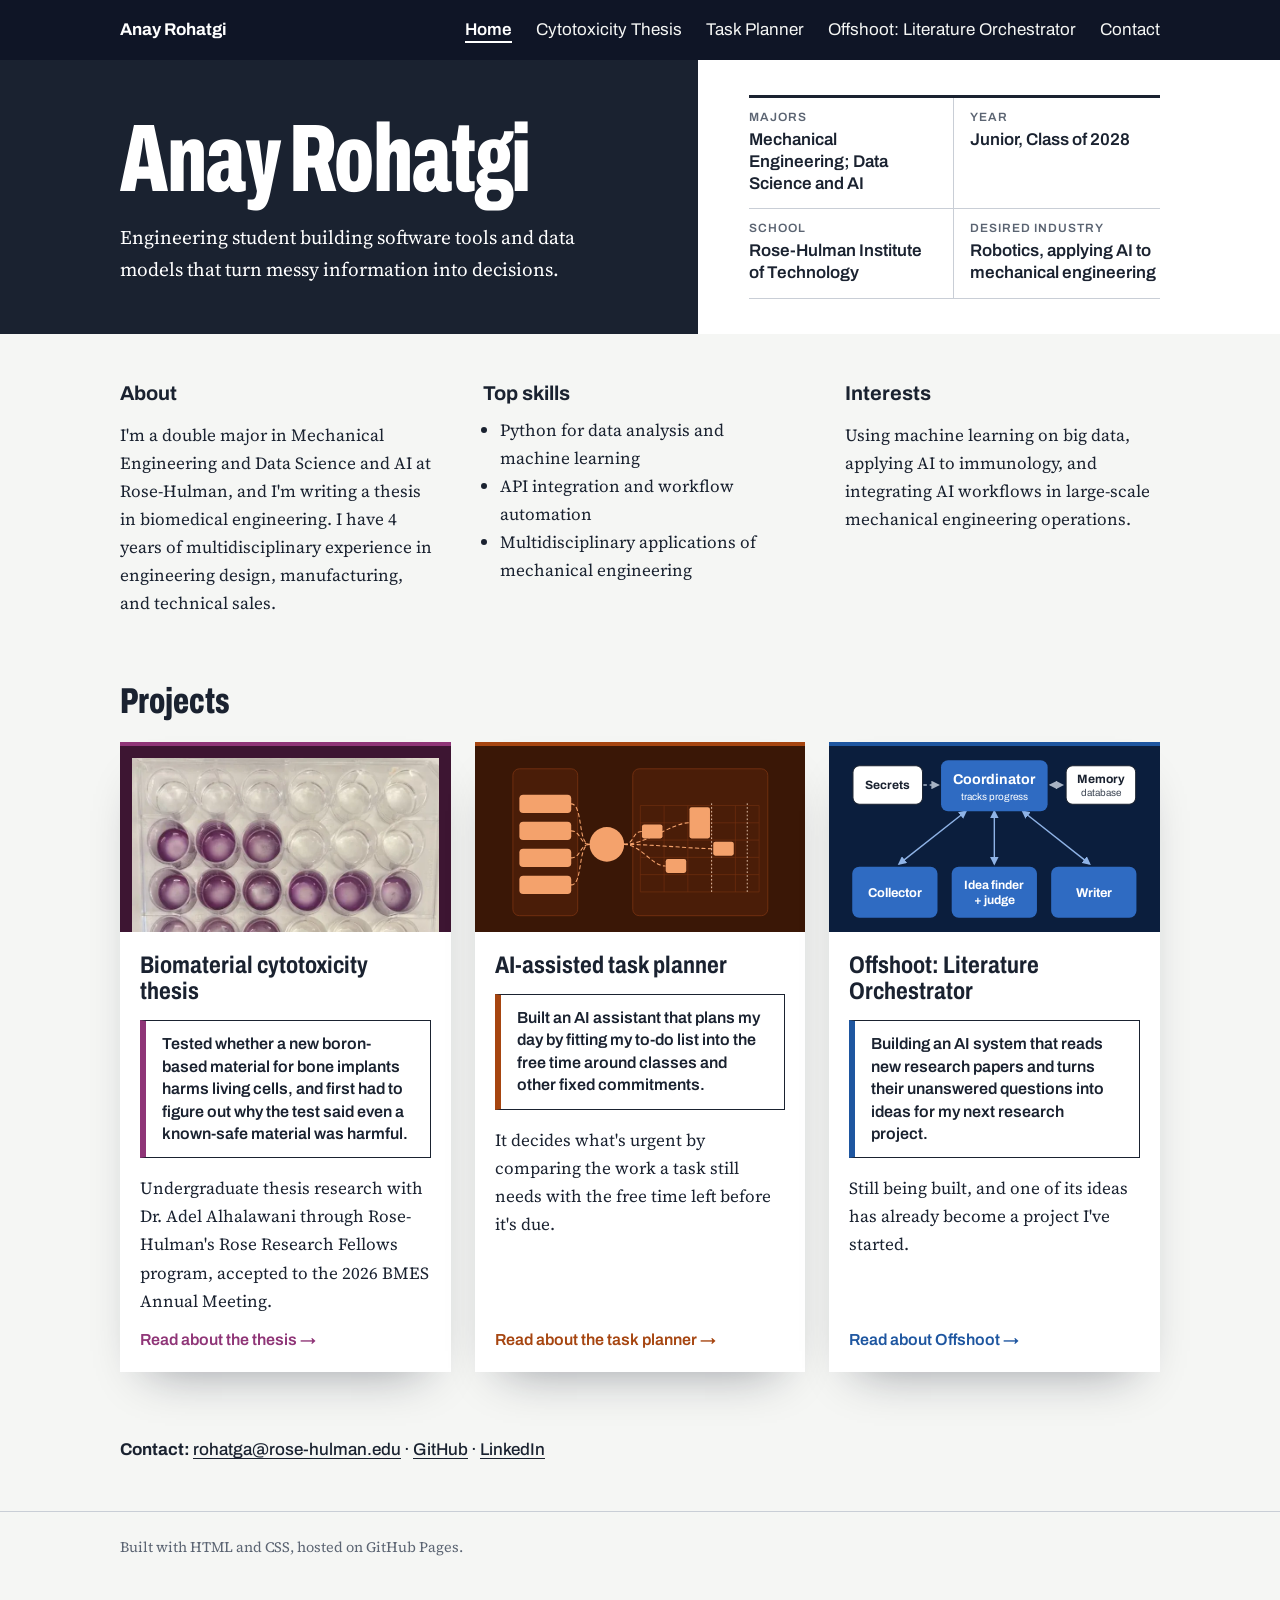
==== index.html @ 3490eb12 "Initial portfolio" ====
<!doctype html>
<html lang="en">
<head>
  <meta charset="utf-8">
  <meta name="viewport" content="width=device-width, initial-scale=1">
  <title>Anay Rohatgi | Portfolio</title>
  <link rel="preconnect" href="https://fonts.googleapis.com">
  <link rel="preconnect" href="https://fonts.gstatic.com" crossorigin>
  <link href="https://fonts.googleapis.com/css2?family=Archivo:wdth,wght@62..125,400..800&family=Source+Serif+4:opsz,wght@8..60,400;8..60,600&display=swap" rel="stylesheet">
  <link rel="stylesheet" href="style.css">
</head>
<body class="home-intro">
  <a class="skip-link" href="#main">Skip to content</a>
  <header class="site-header">
    <nav class="site-nav wrap" aria-label="Main">
      <a class="home" href="index.html">Anay Rohatgi</a>
      <ul>
        <li><a href="index.html" aria-current="page">Home</a></li>
        <li><a href="thesis.html">Cytotoxicity Thesis</a></li>
        <li><a href="task-planner.html">Task Planner</a></li>
        <li><a href="literature-orchestrator.html">Offshoot: Literature Orchestrator</a></li>
        <li><a href="#contact">Contact</a></li>
      </ul>
    </nav>
  </header>
  <main id="main">
    <section class="hero">
      <div class="hero-inner wrap">
        <div class="hero-panel">
          <h1 class="hero-name">Anay Rohatgi</h1>
          <p class="lede">Engineering student building software tools and data models that turn messy information into decisions.</p>
        </div>
        <div class="hero-facts">
          <dl class="title-block">
            <div><dt>Majors</dt><dd>Mechanical Engineering; Data Science and AI</dd></div>
            <div><dt>Year</dt><dd>Junior, Class of 2028</dd></div>
            <div><dt>School</dt><dd>Rose-Hulman Institute of Technology</dd></div>
            <div><dt>Desired industry</dt><dd>Robotics, applying AI to mechanical engineering</dd></div>
          </dl>
        </div>
      </div>
    </section>

    <div class="wrap intro-wrap">
      <div class="about about--intro">
        <section>
          <h2>About</h2>
          <p>I'm a double major in Mechanical Engineering and Data Science and AI at Rose-Hulman, and I'm writing a thesis in biomedical engineering. I have 4 years of multidisciplinary experience in engineering design, manufacturing, and technical sales.</p>
        </section>
        <section>
          <h2>Top skills</h2>
          <ul>
            <li>Python for data analysis and machine learning</li>
            <li>API integration and workflow automation</li>
            <li>Multidisciplinary applications of mechanical engineering</li>
          </ul>
        </section>
        <section>
          <h2>Interests</h2>
          <p>Using machine learning on big data, applying AI to immunology, and integrating AI workflows in large-scale mechanical engineering operations.</p>
        </section>
      </div>
    </div>

    <section class="overview" aria-labelledby="projects-heading">
      <div class="wrap">
        <h2 id="projects-heading" class="section-title">Projects</h2>
        <div class="entries">

          <article class="entry" data-accent="purple">
            <div class="thumb thumb--photo">
              <img class="band-media" src="images/thesis-bg.webp" alt="" loading="lazy" decoding="async">
            </div>
            <div class="entry-body">
              <h3>Biomaterial cytotoxicity thesis</h3>
              <p class="bottom-line">Tested whether a new boron-based material for bone implants harms living cells, and first had to figure out why the test said even a known-safe material was harmful.</p>
              <p>Undergraduate thesis research with Dr. Adel Alhalawani through Rose-Hulman's Rose Research Fellows program, accepted to the 2026 BMES Annual Meeting.</p>
              <a class="more" href="thesis.html">Read about the thesis</a>
            </div>
          </article>

          <article class="entry" data-accent="rust">
            <div class="thumb thumb--art">
              <svg class="band-art" viewBox="0 0 480 300" aria-hidden="true" focusable="false">
                <rect x="4" y="20" width="120" height="272" rx="12" fill="#4A1D08" stroke="#7A3312" stroke-width="1.5"/>
                <g fill="#F4A26C">
                  <rect x="16" y="68" width="96" height="34" rx="7"/>
                  <rect x="16" y="118" width="96" height="34" rx="7"/>
                  <rect x="16" y="168" width="96" height="34" rx="7"/>
                  <rect x="16" y="218" width="96" height="34" rx="7"/>
                </g>
                <rect x="226" y="20" width="250" height="272" rx="12" fill="#4A1D08" stroke="#7A3312" stroke-width="1.5"/>
                <g stroke="#7A3312" stroke-width="1">
                  <path d="M240 88H460M240 120H460M240 152H460M240 184H460M240 216H460M240 248H460"/>
                  <path d="M240 88V248M284 88V248M328 88V248M372 88V248M416 88V248M460 88V248"/>
                </g>
                <g fill="none" stroke="#F4A26C" stroke-width="2" stroke-linecap="round">
                  <path class="flow" d="M112 85C134 85 124 160 146 160"/>
                  <path class="flow" d="M112 135C130 135 128 160 146 160"/>
                  <path class="flow" d="M112 185C130 185 128 160 146 160"/>
                  <path class="flow" d="M112 235C134 235 124 160 146 160"/>
                  <path class="flow" d="M210 160C228 160 226 136 242 136"/>
                  <path class="flow" d="M210 160C240 160 262 200 286 200"/>
                  <path class="flow" d="M210 160C250 160 300 120 330 120"/>
                  <path class="flow" d="M210 160C262 160 340 168 374 168"/>
                </g>
                <circle cx="178" cy="160" r="32" fill="#F4A26C"/>
                <g fill="#F4A26C">
                  <rect x="243" y="123" width="38" height="26" rx="4"/>
                  <rect x="287" y="187" width="38" height="26" rx="4"/>
                  <rect x="331" y="91" width="38" height="58" rx="4"/>
                  <rect x="375" y="155" width="38" height="26" rx="4"/>
                </g>
                <path d="M372 84V252M438 84V252" stroke="#FFE3CC" stroke-width="1.5" stroke-dasharray="3 4"/>
              </svg>
            </div>
            <div class="entry-body">
              <h3>AI-assisted task planner</h3>
              <p class="bottom-line">Built an AI assistant that plans my day by fitting my to-do list into the free time around classes and other fixed commitments.</p>
              <p>It decides what's urgent by comparing the work a task still needs with the free time left before it's due.</p>
              <a class="more" href="task-planner.html">Read about the task planner</a>
            </div>
          </article>

          <article class="entry" data-accent="blue">
            <div class="thumb thumb--diagram">
              <svg class="thumb-diagram" viewBox="0 97 400 228" aria-hidden="true" focusable="false">
                <defs>
                  <marker id="home-orch-arrow" viewBox="0 0 10 10" refX="8" refY="5" markerWidth="6" markerHeight="6" orient="auto-start-reverse">
                    <path d="M0 0L10 5L0 10z" fill="#8FB3E6"/>
                  </marker>
                  <marker id="home-orch-arrow-grey" viewBox="0 0 10 10" refX="8" refY="5" markerWidth="6" markerHeight="6" orient="auto-start-reverse">
                    <path d="M0 0L10 5L0 10z" fill="#A7B3C4"/>
                  </marker>
                </defs>
                <g fill="none" stroke-width="2">
                  <path d="M160 172L66 246" stroke="#8FB3E6" marker-start="url(#home-orch-arrow)" marker-end="url(#home-orch-arrow)"/>
                  <path d="M200 172V246" stroke="#8FB3E6" marker-start="url(#home-orch-arrow)" marker-end="url(#home-orch-arrow)"/>
                  <path d="M240 172L334 246" stroke="#8FB3E6" marker-start="url(#home-orch-arrow)" marker-end="url(#home-orch-arrow)"/>
                  <g stroke="#A7B3C4" stroke-dasharray="5 4">
                    <path d="M100 135H121" marker-end="url(#home-orch-arrow-grey)"/>
                    <path d="M279 135H296" marker-start="url(#home-orch-arrow-grey)" marker-end="url(#home-orch-arrow-grey)"/>
                  </g>
                </g>
                <g fill="#fff" stroke="#1A2230" stroke-width="1.5">
                  <rect x="1" y="108" width="98" height="54" rx="9"/>
                  <rect x="301" y="108" width="98" height="54" rx="9"/>
                </g>
                <g fill="#2F6BC2">
                  <rect x="125" y="100" width="150" height="72" rx="10"/>
                  <rect x="0" y="250" width="120" height="72" rx="10"/>
                  <rect x="140" y="250" width="120" height="72" rx="10"/>
                  <rect x="280" y="250" width="120" height="72" rx="10"/>
                </g>
                <g text-anchor="middle" font-weight="700" fill="#1A2230" font-size="17">
                  <text x="50" y="140">Secrets</text>
                  <text x="350" y="132">Memory</text>
                </g>
                <text x="350" y="151" text-anchor="middle" fill="#3E4755" font-size="14">database</text>
                <g text-anchor="middle" font-weight="700" fill="#fff">
                  <text x="200" y="134" font-size="20">Coordinator</text>
                  <text x="60" y="292" font-size="18">Collector</text>
                  <text x="200" y="282" font-size="17">Idea finder</text>
                  <text x="200" y="303" font-size="17">+ judge</text>
                  <text x="340" y="292" font-size="18">Writer</text>
                </g>
                <text x="200" y="156" text-anchor="middle" font-size="14" fill="#fff">tracks progress</text>
              </svg>
            </div>
            <div class="entry-body">
              <h3>Offshoot: Literature Orchestrator</h3>
              <p class="bottom-line">Building an AI system that reads new research papers and turns their unanswered questions into ideas for my next research project.</p>
              <p>Still being built, and one of its ideas has already become a project I've started.</p>
              <a class="more" href="literature-orchestrator.html">Read about Offshoot</a>
            </div>
          </article>

        </div>
      </div>
    </section>

    <div class="wrap contact-wrap">
      <p class="contact-line" id="contact"><strong>Contact:</strong> <a href="mailto:rohatga@rose-hulman.edu">rohatga@rose-hulman.edu</a> · <a href="https://github.com/anayrohatgi">GitHub</a> · <a href="https://www.linkedin.com/in/anay-rohatgi">LinkedIn</a></p>
    </div>
  </main>
  <footer><div class="wrap">Built with HTML and CSS, hosted on GitHub Pages.</div></footer>
  <script src="script.js"></script>
</body>
</html>
---- style.css ----
:root {
  --paper: #F5F6F4;
  --ink: #1A2230;
  --band: #0F1526;
  --graphite: #5B6472;
  --rule: #C9CED6;
  --todo: #FFE9A8;

  /* Site-level accent is neutral ink so the three project colors own the color on the page.
     Project accents: each is 4.5:1+ with white text and as text on --paper. */
  --accent: #1A2230;
  --accent-purple: #8F3577; /* formazan purple sampled from the MTT plate photo (hue ~316) */
  --accent-blue: #1E56A0;
  --accent-rust: #A64510;

  /* Duotone shadows. Every channel is <= its accent's, so no duotone pixel is lighter
     than the accent and white text on a band keeps at least the accent's contrast. */
  --shadow-purple: #3D1532;
  --shadow-blue: #0B1E3D;
  --shadow-rust: #3A1706;

  --ease-out: cubic-bezier(0.23, 1, 0.32, 1);
  --ease-in-out: cubic-bezier(0.77, 0, 0.175, 1);

  --display: "Archivo", "Helvetica Neue", Arial, sans-serif;
  --body: "Source Serif 4", Georgia, "Times New Roman", serif;
}
* { box-sizing: border-box; }
body {
  margin: 0;
  background: var(--paper);
  color: var(--ink);
  font: 1.0625rem/1.65 var(--body);
}
a { color: var(--accent); text-underline-offset: 3px; }
a:focus-visible { outline: 2px solid var(--accent); outline-offset: 3px; }
img { max-width: 100%; display: block; }
::selection { background: var(--ink); color: #fff; }

/* Keyboard users can jump past the nav. Appears on focus, instantly (no animation on keyboard actions). */
.skip-link {
  position: absolute; left: 1rem; top: -4rem; z-index: 10;
  padding: .6rem 1rem; background: #fff; color: var(--ink);
  font: 600 .9375rem var(--display);
}
.skip-link:focus { top: .5rem; }

/* Placeholders: highlighted so nothing unfinished gets submitted. Ink text so it reads on any background. */
.todo { background: var(--todo); color: var(--ink); padding: 0 .2em; -webkit-box-decoration-break: clone; box-decoration-break: clone; }

.wrap { max-width: 68rem; margin: 0 auto; padding: 0 1.5rem; }

/* Dark header band. Nav text is --paper on --band (~17:1). */
.site-header { background: var(--band); color: var(--paper); }
.site-nav {
  display: flex; justify-content: space-between; align-items: center; flex-wrap: wrap; gap: 0 1.5rem;
  padding-top: .5rem; padding-bottom: .5rem;
  font-family: var(--display);
}
/* 44px tall hit areas for every nav link, whatever the text size. */
.site-nav a { display: inline-flex; align-items: center; min-height: 44px; }
.site-nav .home { font-weight: 700; color: #fff; text-decoration: none; }
.site-nav ul { list-style: none; margin: 0; padding: 0; display: flex; flex-wrap: wrap; gap: .5rem 1.5rem; }
.site-nav ul a { color: var(--paper); text-decoration: none; }
.site-nav a[aria-current="page"] { color: #fff; font-weight: 600; text-decoration: underline; text-decoration-thickness: 2px; text-underline-offset: 6px; }
.site-header a:focus-visible { outline-color: var(--paper); }
@media (hover: hover) and (pointer: fine) {
  .site-nav ul a:hover { text-decoration: underline; text-underline-offset: 6px; }
}

h1, h2, h3 { font-family: var(--display); line-height: 1.1; margin: 0; }
h1 {
  font-size: clamp(3rem, 9vw, 6.5rem);
  font-stretch: 75%; font-weight: 800; letter-spacing: -.01em;
  margin: 3.5rem 0 1rem;
}
.lede { font-size: 1.25rem; max-width: 38rem; color: var(--graphite); margin: 0 0 2.5rem; }

/* ---------- Home: split hero ---------- */
.hero { background: #fff; overflow: hidden; }
.hero-inner { display: grid; grid-template-columns: minmax(0, 1.25fr) minmax(0, 1fr); }
.hero-panel {
  position: relative; background: var(--ink); color: #fff;
  display: flex; flex-direction: column; justify-content: flex-end;
  padding: clamp(2.5rem, 5vw, 3.5rem) 3rem clamp(2rem, 4vw, 3rem) 0;
}
/* Bleed the panel color to the viewport edge while its text stays aligned with the nav. */
.hero-panel::before {
  content: ""; position: absolute; top: 0; bottom: 0; right: calc(100% - 1px);
  width: 100vw; background: var(--ink);
}
.hero-name {
  font-size: clamp(3.25rem, 7.5vw, 6.5rem); font-stretch: 62%; font-weight: 800;
  line-height: .9; letter-spacing: -.015em; margin: 0 0 1.25rem;
  overflow-wrap: anywhere;
}
.hero .lede { color: #fff; font-size: clamp(1.125rem, 1.5vw, 1.3rem); max-width: 30rem; margin: 0; }
.hero-facts { display: flex; align-items: center; padding: 2rem 0 2rem clamp(2rem, 4vw, 3.5rem); }

/* Title block: a 2x2 grid of ruled cells, like the title block on an engineering drawing. */
.title-block { display: grid; grid-template-columns: repeat(2, minmax(0, 1fr)); width: 100%; margin: 0; border-top: 3px solid var(--ink); }
.title-block div { padding: .75rem 0 .85rem; border-bottom: 1px solid var(--rule); }
.title-block div:nth-child(odd) { padding-right: 1rem; border-right: 1px solid var(--rule); }
.title-block div:nth-child(even) { padding-left: 1rem; }
.title-block dt { margin-bottom: .3rem; font: 600 .75rem var(--display); letter-spacing: .08em; text-transform: uppercase; color: var(--graphite); }
.title-block dd { margin: 0; font: 600 1.0625rem/1.3 var(--display); }

.about { display: grid; grid-template-columns: 1fr 1fr; gap: 3rem; padding: 4rem 0; }
.about--intro { grid-template-columns: repeat(3, minmax(0, 1fr)); padding-top: clamp(2rem, 4vw, 3rem); padding-bottom: 0; }
.contact-line { margin: 0; padding: 3rem 0; font: 500 1.0625rem/1.6 var(--display); }
.contact-line strong { font-weight: 700; }
.about h2 { font-size: 1.25rem; margin-bottom: .75rem; }
.about section { max-width: 36rem; }
.about ul { padding-left: 1.1rem; margin: 0; }

/* Home intro: pure CSS, so it needs no JS and never leaves content hidden. Ends at 840ms. */
@keyframes intro-rise {
  from { opacity: 0; transform: translateY(14px); }
}
.home-intro .hero-name { animation: intro-rise 560ms var(--ease-out) both; }
.home-intro .hero .lede { animation: intro-rise 560ms var(--ease-out) 80ms both; }
.home-intro .title-block > div { animation: intro-rise 560ms var(--ease-out) both; }
.home-intro .title-block > div:nth-child(1) { animation-delay: 160ms; }
.home-intro .title-block > div:nth-child(2) { animation-delay: 200ms; }
.home-intro .title-block > div:nth-child(3) { animation-delay: 240ms; }
.home-intro .title-block > div:nth-child(4) { animation-delay: 280ms; }

/* ---------- Projects ---------- */
.page-title { margin-bottom: 2.5rem; }

.project, .entry { --proj-accent: var(--accent); --proj-shadow: var(--band); }
.project { --overlap: 6rem; margin-bottom: 5rem; }
[data-accent="purple"] { --proj-accent: var(--accent-purple); --proj-shadow: var(--shadow-purple); }
body[data-accent="purple"] { --accent: var(--accent-purple); }
/* Aim the plate photo at the formazan-filled wells, not the empty top row. */
[data-accent="purple"] .band-media { object-position: 40% 58%; }
[data-accent="blue"] { --proj-accent: var(--accent-blue); --proj-shadow: var(--shadow-blue); }
[data-accent="rust"] { --proj-accent: var(--accent-rust); --proj-shadow: var(--shadow-rust); }

/* Full-bleed duotone band: accent ground, grayscale photo multiplied in (black..accent),
   then the shadow color lightened over it (shadow..accent). A missing photo leaves a solid accent. */
.band {
  position: relative; isolation: isolate; overflow: hidden;
  background: var(--proj-accent);
  min-height: calc(clamp(13rem, 26vw, 20rem) + var(--overlap));
  padding: clamp(2.5rem, 6vw, 4.5rem) 0 calc(var(--overlap) + 2rem);
}
.band-media {
  position: absolute; inset: 0; width: 100%; height: 100%; object-fit: cover;
  filter: grayscale(1) contrast(1.15) brightness(1.05);
  mix-blend-mode: multiply;
}
.band::after {
  content: ""; position: absolute; inset: 0; pointer-events: none;
  background: var(--proj-shadow); mix-blend-mode: lighten;
}
.band-inner { position: relative; z-index: 1; }
.band :is(h1, h2) {
  color: #fff; max-width: 16ch; margin: 0;
  font-size: clamp(2.5rem, 7vw, 5.25rem); font-stretch: 65%; font-weight: 800;
  line-height: .92; letter-spacing: -.01em;
}

/* Illustrated band: drawn directly in the accent's palette, so no blend layers. */
.band--art { background: var(--proj-shadow); min-height: 0; }
.band--art::after { content: none; }
.band--art .band-inner { display: grid; grid-template-columns: minmax(0, 1fr) minmax(0, 1.4fr); gap: 2rem 3rem; align-items: start; }
.band-art { width: 100%; height: auto; max-width: 34rem; justify-self: end; }
.band-art text { font-family: var(--display); }
.band-art .flow { stroke-dasharray: 6 6; }
@keyframes flow { to { stroke-dashoffset: -24; } }
.band.in-view .flow, .entry.in-view .flow { animation: flow 1.2s linear 3; }

/* Body text always sits on this solid panel, never on the image. */
.card {
  position: relative; z-index: 1; margin-top: calc(-1 * var(--overlap));
  display: grid; grid-template-columns: minmax(0, 1.1fr) minmax(0, 1fr); gap: 2.5rem;
  background: #fff; padding: clamp(1.25rem, 3vw, 2.5rem);
  border-top: 4px solid var(--proj-accent);
  box-shadow: 0 24px 48px -28px rgb(15 21 38 / .45);
}
.project figure { margin: 0; }
.project figure img { border: 1.5px solid var(--proj-accent); background: #fff; width: 100%; }
.project figcaption { font-size: .875rem; color: var(--graphite); margin-top: .5rem; }
.bottom-line, .project .bottom-line {
  border: 1.5px solid var(--ink); border-left: 6px solid var(--proj-accent);
  padding: .75rem 1rem; margin: 0 0 1.5rem; max-width: 40rem;
  font: 600 1.0625rem/1.4 var(--display);
}
.project p { margin: 0; max-width: 36rem; }

/* Detail pages: visuals on the left, the rubric sections in order on the right */
.detail-card { grid-template-columns: minmax(0, 1fr) minmax(0, 1.5fr); align-items: start; }
.detail .band { min-height: calc(clamp(8rem, 16vw, 12rem) + var(--overlap)); }
/* The visual column runs the full height of the text so its section links can stay in view. */
.visuals { display: grid; grid-template-columns: minmax(0, 1fr); align-content: start; align-self: stretch; gap: 2rem; }
.toc { position: sticky; top: 1.5rem; font-family: var(--display); }
.toc-title { margin: 0 0 .5rem; font-size: .75rem; font-weight: 600; letter-spacing: .08em; text-transform: uppercase; color: var(--graphite); }
.toc ol { list-style: none; margin: 0; padding: 0; border-left: 1px solid var(--rule); }
.toc a { display: block; padding: .35rem 0 .35rem .9rem; font-size: .9375rem; font-weight: 500; color: var(--graphite); text-decoration: none; }
.toc a:focus-visible { outline-offset: 0; }
@media (hover: hover) and (pointer: fine) {
  .toc a { transition: color 150ms ease; }
  .toc a:hover { color: var(--ink); }
}
@media (prefers-reduced-motion: no-preference) {
  html { scroll-behavior: smooth; }
}
.sections > section { scroll-margin-top: 1.5rem; }

/* End of every project page: the next project and a way to get in touch. */
.project-end {
  display: flex; flex-wrap: wrap; justify-content: space-between; align-items: end; gap: 1.25rem 2rem;
  margin-top: 3rem; padding-top: 1.5rem; border-top: 1px solid var(--rule);
}
.next-project { font: 700 clamp(1.25rem, 2.5vw, 1.625rem)/1.2 var(--display); color: var(--ink); text-decoration: none; }
.next-project span { display: block; margin-bottom: .3rem; font-size: .75rem; font-weight: 600; letter-spacing: .08em; text-transform: uppercase; color: var(--graphite); }
.next-project::after { content: "\00a0→"; content: "\00a0→" / ""; }
.project-end .contact-line { padding: 0; }
.diagram svg { display: block; width: 100%; height: auto; }
.diagram text { font-family: var(--display); }
.sections .meta { margin: -.75rem 0 1.5rem; font-size: .875rem; line-height: 1.5; color: var(--graphite); }
.sections section + section { margin-top: 1.5rem; }
.sections h2 { font-size: 1.3rem; margin: 0 0 .45rem; }
.sections h3 { font-size: 1.0625rem; margin: 1rem 0 .2rem; color: var(--proj-accent); }
.sections p + p { margin-top: .6rem; }
.sections ul:not(.tools), .sections ol { margin: .4rem 0 0; padding-left: 1.2rem; max-width: 36rem; }
.sections li + li { margin-top: .35rem; }
.sections section > .tools { margin-top: .4rem; }
.project code { font: .875em ui-monospace, "Cascadia Mono", Consolas, monospace; }
.wide-figure { grid-column: 1 / -1; min-width: 0; margin: 0; }
.wide-figure figcaption { max-width: 65ch; }
.wide-figure img { height: auto; }
.scroll-x { overflow-x: auto; }
.scroll-hint { display: none; margin: .5rem 0 0; font: 500 .8125rem var(--display); color: var(--graphite); }
.formula-figure { margin: 0; }
.formula {
  margin: 0; padding: .9rem 1rem; overflow-x: auto;
  background: var(--paper); border-left: 4px solid var(--proj-accent);
  font: .8125rem/1.6 ui-monospace, "Cascadia Mono", Consolas, monospace; color: var(--ink);
}
.formula code { font: inherit; }

/* Home: project overview */
.overview { padding: clamp(2rem, 4vw, 3rem) 0 1rem; }
.section-title { font-size: clamp(1.75rem, 3.5vw, 2.25rem); font-stretch: 68%; font-weight: 800; margin-bottom: 1.25rem; }
.entries { display: grid; grid-template-columns: repeat(3, minmax(0, 1fr)); gap: 1.5rem; }
.entry {
  position: relative; display: flex; flex-direction: column; background: #fff;
  border-top: 4px solid var(--proj-accent);
  box-shadow: 0 24px 48px -28px rgb(15 21 38 / .45);
}
/* The whole card is the link: the "Read about" link's hit area stretches over the card. */
.more::before { content: ""; position: absolute; inset: 0; }
@supports selector(:has(*)) {
  .more:focus-visible { outline: none; }
  .entry:has(.more:focus-visible) { outline: 2px solid var(--proj-accent); outline-offset: 4px; }
}
/* Every thumbnail is the same object: a framed plate on its project's deep color. */
.thumb {
  overflow: hidden; aspect-ratio: 16 / 9; padding: .75rem;
  display: grid; place-items: center; background: var(--proj-shadow);
}
.thumb .band-art { width: 100%; height: 100%; max-width: none; }
.thumb--photo .band-media { position: static; width: 100%; height: 100%; object-fit: cover; filter: none; mix-blend-mode: normal; }
.thumb-diagram { width: 100%; height: 100%; }
.thumb-diagram text { font-family: var(--display); }
.entry-body { flex: 1; display: flex; flex-direction: column; gap: 1rem; padding: 1.25rem 1.25rem 1.5rem; }
.entry h3 { font-size: 1.5rem; font-stretch: 80%; }
.entry .bottom-line { margin: 0; font-size: 1rem; }
.entry p { margin: 0; }
.more { margin-top: auto; font: 600 1rem var(--display); color: var(--proj-accent); }
.more::after { content: "\00a0→"; content: "\00a0→" / ""; }
.tools { list-style: none; padding: 0; margin: .75rem 0 0; display: flex; flex-wrap: wrap; gap: .5rem; }
.tools li { font: 500 .875rem var(--display); border: 1px solid var(--proj-accent); color: var(--proj-accent); padding: .15rem .6rem; }
.project .credit {
  margin-top: 1.5rem; padding-top: .75rem; border-top: 1px solid var(--rule);
  font-size: .8125rem; line-height: 1.5; color: var(--graphite);
}

/* Image trigger for the lightbox */
.img-trigger {
  display: block; width: 100%; padding: 0; margin: 0;
  border: 0; background: none; cursor: zoom-in;
}
.img-trigger:focus-visible { outline: 3px solid var(--proj-accent); outline-offset: 3px; }
.img-trigger img { transition: transform 160ms var(--ease-out); }
.img-trigger:active img { transform: scale(0.985); }

/* Reveal on scroll: only hidden once JS has added .js-reveal */
.js-reveal .band .band-media { transform: scale(1.04); transition: transform 500ms var(--ease-out); }
.js-reveal .entry {
  opacity: 0; transform: translateY(20px);
  transition: opacity 480ms var(--ease-out), transform 480ms var(--ease-out), box-shadow 200ms var(--ease-out);
}
.js-reveal .entry:nth-child(2) { transition-delay: 60ms; }
.js-reveal .entry:nth-child(3) { transition-delay: 120ms; }
.js-reveal .entry.in-view { opacity: 1; transform: none; }
.js-reveal .band-inner {
  opacity: 0; transform: translateY(18px);
  transition: opacity 480ms var(--ease-out), transform 480ms var(--ease-out);
}
.js-reveal .card {
  opacity: 0; transform: translateY(24px);
  transition: opacity 480ms var(--ease-out) 60ms, transform 480ms var(--ease-out) 60ms;
}
.js-reveal .band.in-view .band-media,
.js-reveal .band.in-view .band-inner,
.js-reveal .card.in-view { opacity: 1; transform: none; }

@media (hover: hover) and (pointer: fine) {
  .project figure img { transition: transform 220ms var(--ease-out), box-shadow 220ms var(--ease-out); }
  .img-trigger:hover img {
    transform: translateY(-3px);
    box-shadow: 0 14px 28px -16px var(--proj-accent);
  }
  .entry { transition: box-shadow 200ms var(--ease-out); }
  .entry:hover { box-shadow: 0 28px 52px -24px rgb(15 21 38 / .6); }
  .more { text-decoration-color: transparent; transition: text-decoration-color 150ms ease; }
  .entry:hover .more { text-decoration-color: currentColor; }
}

/* Lightbox (native <dialog>) */
.lightbox {
  border: 0; padding: 0; background: transparent;
  max-width: min(94vw, 72rem); max-height: 94vh;
  opacity: 1; transform: scale(1);
  transition: opacity 200ms var(--ease-out), transform 200ms var(--ease-out);
}
@starting-style {
  .lightbox[open] { opacity: 0; transform: scale(0.96); }
}
.lightbox::backdrop { background: rgb(15 21 38 / .82); }
.lightbox-inner {
  position: relative; background: #fff;
  padding: 3rem .75rem .75rem; border-top: 4px solid var(--band);
}
.lightbox-inner img { max-height: calc(94vh - 4rem); width: auto; margin: 0 auto; }
.lightbox-close {
  position: absolute; top: .5rem; right: .5rem;
  display: grid; place-items: center;
  width: 2.25rem; height: 2.25rem; padding: 0;
  font: 400 1.5rem/1 var(--display); color: var(--paper);
  background: var(--band); border: 0; border-radius: 50%;
  cursor: pointer; transition: transform 120ms var(--ease-out);
}
.lightbox-close:active { transform: scale(0.94); }
.lightbox-close:focus-visible { outline: 2px solid var(--band); outline-offset: 2px; }

footer { border-top: 1px solid var(--rule); padding: 1.5rem 0 2.5rem; color: var(--graphite); font-size: .9rem; }

@media (max-width: 760px) {
  .wrap { padding-left: 1.25rem; padding-right: 1.25rem; }
  .hero-inner { grid-template-columns: 1fr; min-height: 0; }
  .hero-panel { padding: 2.5rem 0 2rem; }
  .hero-panel::after {
    content: ""; position: absolute; top: 0; bottom: 0; left: calc(100% - 1px);
    width: 100vw; background: var(--ink);
  }
  .hero-facts { padding: 1.5rem 0 2rem; }
  .about { grid-template-columns: 1fr; gap: 2rem; padding: 3rem 0; }
  .about--intro { padding-top: 2rem; padding-bottom: 0; }
  /* Phones: About, then Projects, then Top skills and Interests. Desktop and the DOM keep
     the chosen order; the moved sections hold no links, so tab order is unchanged. */
  main:has(.intro-wrap) { display: flex; flex-direction: column; }
  .intro-wrap, .intro-wrap .about--intro { display: contents; }
  .about--intro > section { padding-inline: 1.25rem; }
  .about--intro > section:nth-child(1) { order: 1; padding-top: 2rem; }
  main:has(.intro-wrap) .overview { order: 2; }
  .about--intro > section:nth-child(2) { order: 3; padding-top: 2.5rem; }
  .about--intro > section:nth-child(3) { order: 4; padding-top: 2rem; }
  .contact-wrap { order: 5; }
  h1 { margin-top: 2.5rem; }

  .project { --overlap: 2.5rem; margin-bottom: 3.5rem; }
  .card { grid-template-columns: minmax(0, 1fr); gap: 1.5rem; }
  .band--art .band-inner { grid-template-columns: 1fr; }
  .toc { display: none; }
  /* A visual column holding only the (hidden) section links would leave an empty grid gap. */
  .visuals:not(:has(figure)) { display: none; }
  .scroll-hint { display: block; }
  .entries { grid-template-columns: 1fr; }
  /* The protocol matrix is 960 units wide; keep its 15px text readable by scrolling instead of shrinking. */
  .scroll-x .img-trigger { min-width: 680px; }
  .overview { padding-top: 3rem; }
  /* One swipeable row instead of a wrapping, two-line header; the fade hints there's more. */
  .site-nav ul {
    flex-wrap: nowrap; overflow-x: auto; scrollbar-width: none;
    width: calc(100% + 2.5rem); margin-inline: -1.25rem; padding-inline: 1.25rem 2.5rem; gap: 1.25rem;
    -webkit-mask-image: linear-gradient(to right, #000 calc(100% - 2.5rem), transparent);
    mask-image: linear-gradient(to right, #000 calc(100% - 2.5rem), transparent);
  }
  .site-nav ul::-webkit-scrollbar { display: none; }
  .site-nav li { flex: none; }
  .band-art { justify-self: stretch; max-width: none; width: calc(100% + 1.5rem); margin-inline: -.75rem; }
}

@media (prefers-reduced-motion: reduce) {
  .home-intro .hero-name, .home-intro .hero .lede, .home-intro .title-block > div { animation: none; }
  .js-reveal .band .band-media, .js-reveal .band-inner, .js-reveal .card, .js-reveal .entry { opacity: 1; transform: none; transition: none; }
  .band.in-view .flow, .entry.in-view .flow { animation: none; }
  .lightbox { transition: opacity 150ms ease; transform: none; }
  @starting-style { .lightbox[open] { transform: none; } }
  .img-trigger:hover img, .img-trigger:active img { transform: none; }
}
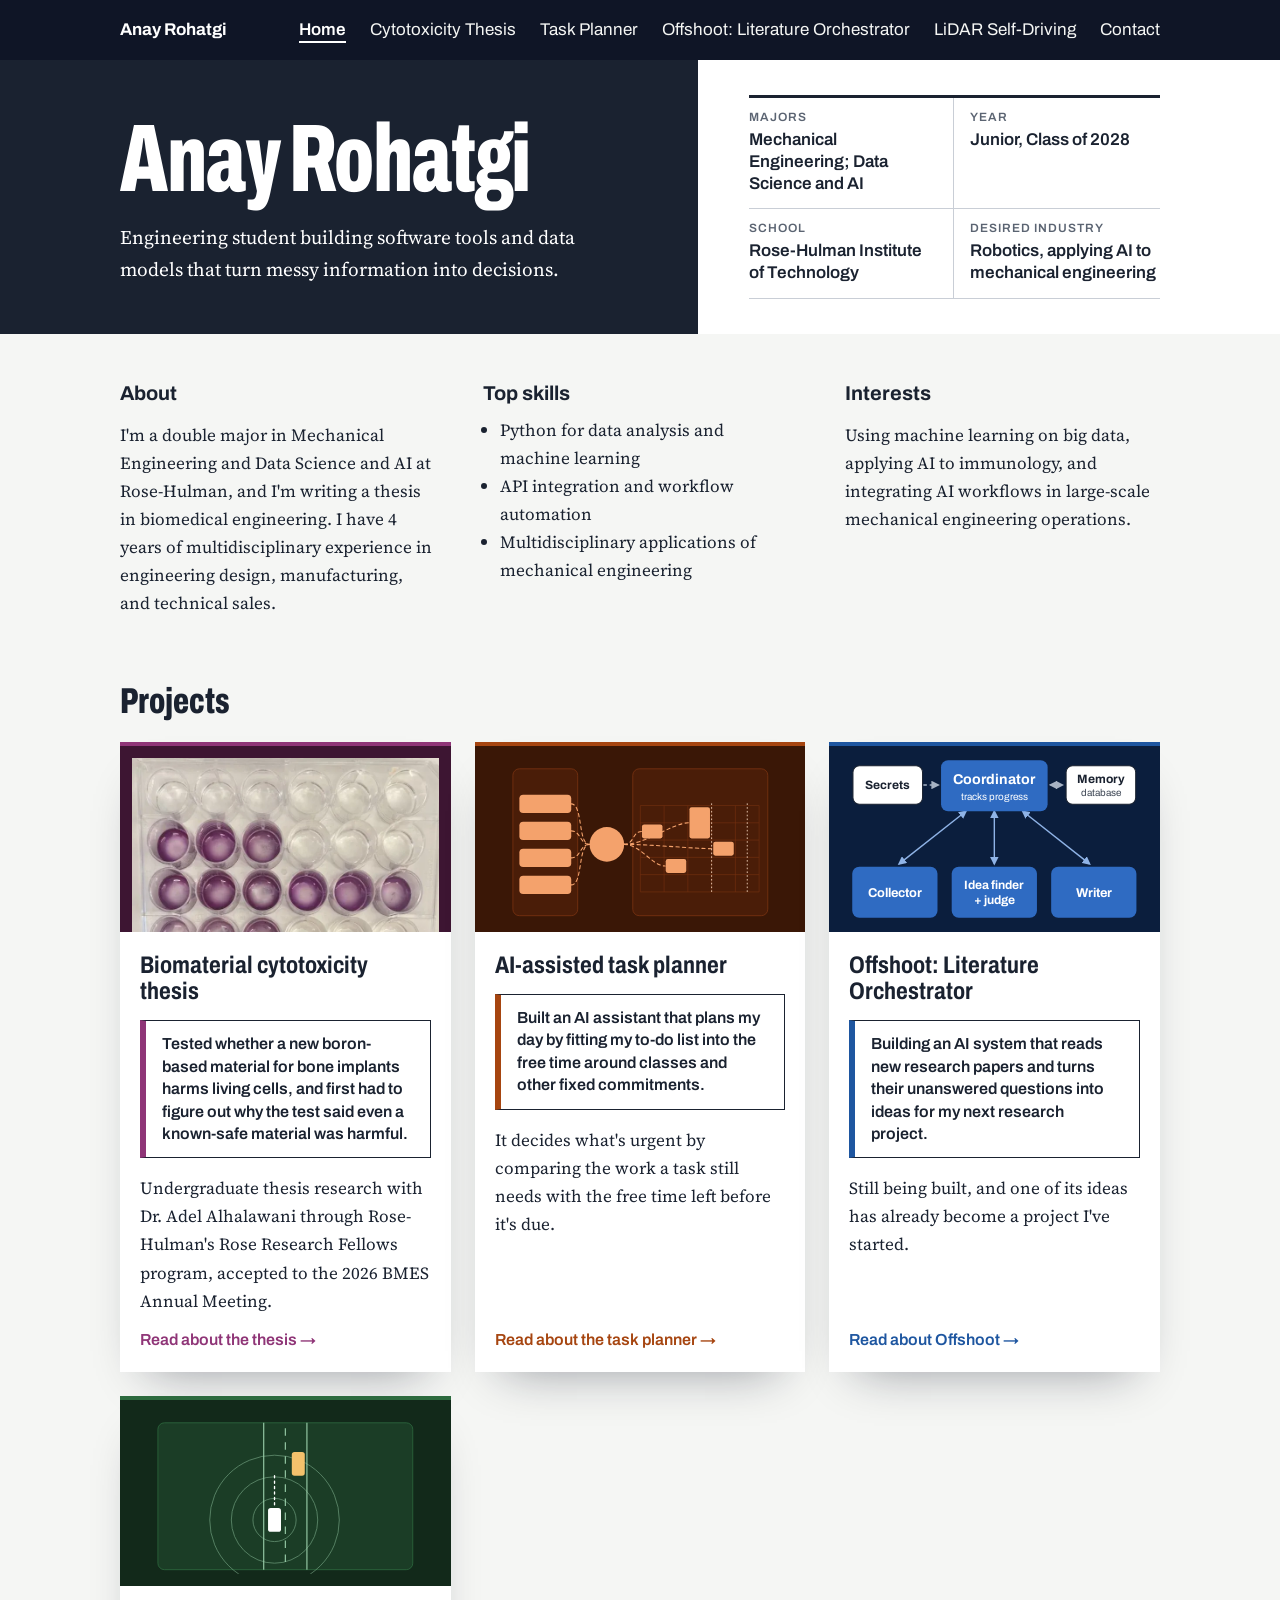
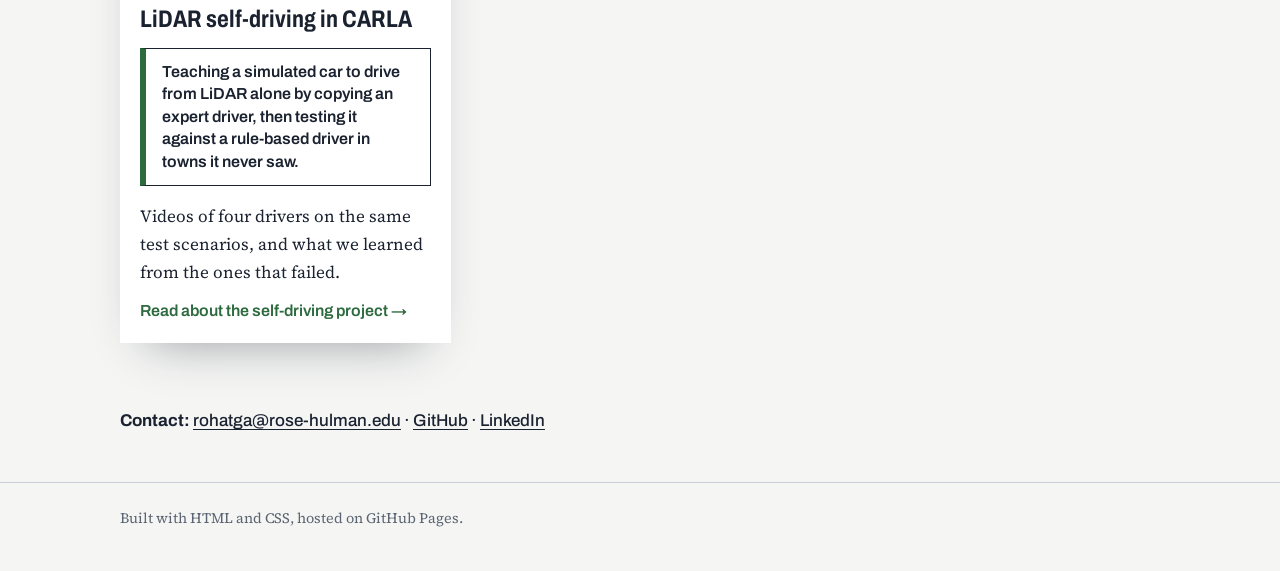
==== commit 2d3ffd9b: "Add LiDAR self-driving in CARLA project page - New carla-lidar.html with the four-driver demo (16 cl" ====
--- a/index.html
+++ b/index.html
@@ -19,6 +19,7 @@
         <li><a href="thesis.html">Cytotoxicity Thesis</a></li>
         <li><a href="task-planner.html">Task Planner</a></li>
         <li><a href="literature-orchestrator.html">Offshoot: Literature Orchestrator</a></li>
+        <li><a href="carla-lidar.html">LiDAR Self-Driving</a></li>
         <li><a href="#contact">Contact</a></li>
       </ul>
     </nav>
@@ -175,6 +176,30 @@
             </div>
           </article>
 
+          <article class="entry" data-accent="green">
+            <div class="thumb thumb--art">
+              <svg class="band-art" viewBox="0 0 480 300" aria-hidden="true" focusable="false">
+                <rect x="4" y="20" width="472" height="272" rx="12" fill="#1B3D26" stroke="#2D6A3E" stroke-width="1.5"/>
+                <path d="M200 20V292M280 20V292" stroke="#9ED3AE" stroke-width="2"/>
+                <path d="M240 30V282" stroke="#9ED3AE" stroke-width="2" stroke-dasharray="14 12"/>
+                <g fill="none" stroke="#9ED3AE" stroke-width="1.5" opacity=".55">
+                  <circle cx="220" cy="200" r="40"/>
+                  <circle cx="220" cy="200" r="80"/>
+                  <circle cx="220" cy="200" r="120"/>
+                </g>
+                <rect x="208" y="178" width="24" height="44" rx="5" fill="#fff"/>
+                <rect x="252" y="74" width="24" height="44" rx="5" fill="#F4C26C"/>
+                <path d="M220 172V112" stroke="#fff" stroke-width="2.5" stroke-linecap="round" stroke-dasharray="4 6"/>
+              </svg>
+            </div>
+            <div class="entry-body">
+              <h3>LiDAR self-driving in CARLA</h3>
+              <p class="bottom-line">Teaching a simulated car to drive from LiDAR alone by copying an expert driver, then testing it against a rule-based driver in towns it never saw.</p>
+              <p>Videos of four drivers on the same test scenarios, and what we learned from the ones that failed.</p>
+              <a class="more" href="carla-lidar.html">Read about the self-driving project</a>
+            </div>
+          </article>
+
         </div>
       </div>
     </section>
--- a/style.css
+++ b/style.css
@@ -403,3 +403,49 @@
   @starting-style { .lightbox[open] { transform: none; } }
   .img-trigger:hover img, .img-trigger:active img { transform: none; }
 }
+
+/* ---------- LiDAR self-driving page (carla-lidar.html) ---------- */
+/* Fourth project accent. #2D6A3E is 6.5:1 with white text; its shadow is <= it in every channel. */
+:root { --accent-green: #2D6A3E; --shadow-green: #12291A; }
+[data-accent="green"] { --proj-accent: var(--accent-green); --proj-shadow: var(--shadow-green); }
+
+/* The demo spans the whole card, above the TOC and the write-up. */
+.demo { grid-column: 1 / -1; min-width: 0; }
+.demo > p { max-width: 44rem; }
+.demo > p + p { margin-top: .6rem; }
+.demo h2 { font-size: 1.6rem; margin: 1.5rem 0 .5rem; }
+.demo-key { display: grid; grid-template-columns: repeat(4, minmax(0, 1fr)); gap: 1rem; margin: 1.25rem 0 0; }
+.demo-key div { border-top: 3px solid var(--proj-accent); padding-top: .5rem; }
+.demo-key dt { font: 700 .9375rem/1.3 var(--display); }
+.demo-key dd { margin: .25rem 0 0; font-size: .875rem; line-height: 1.5; color: var(--graphite); }
+.town { margin: 2.5rem 0 0; font-size: 1.4rem; color: var(--proj-accent); }
+.town span { font: 500 .9375rem var(--display); color: var(--graphite); margin-left: .5rem; }
+
+.project .scenario { margin: 1.25rem 0 0; padding-top: 1rem; border-top: 1px solid var(--rule); }
+.scenario > figcaption { font-size: .9375rem; color: var(--ink); margin: 0; max-width: 52rem; }
+.play-all {
+  margin: .6rem 0 .75rem; min-height: 44px; padding: 0 1rem; cursor: pointer;
+  font: 600 .9375rem var(--display); color: #fff; background: var(--proj-accent); border: 0;
+}
+.play-all:focus-visible { outline: 2px solid var(--proj-accent); outline-offset: 3px; }
+.clips { display: grid; grid-template-columns: repeat(2, minmax(0, 1fr)); gap: 1rem 1.25rem; }
+.clip { min-width: 0; }
+.clip-name { margin: 0 0 .3rem; font: 700 .9375rem var(--display); }
+.clip video { display: block; width: 100%; aspect-ratio: 16 / 9; background: var(--band); }
+/* Outcome text says what happened; the colored bar only repeats it. */
+.outcome { margin: .35rem 0 0; padding-left: .6rem; border-left: 4px solid var(--rule); font: 500 .875rem/1.4 var(--display); }
+.outcome--ok { border-left-color: var(--accent-green); }
+.outcome--crash { border-left-color: #B3261E; }
+.outcome--stop { border-left-color: #B07A00; }
+.outcome--off { border-left-color: var(--accent-purple); }
+
+.results { border-collapse: collapse; margin-top: .6rem; font: .875rem/1.4 var(--display); min-width: 34rem; }
+.results th, .results td { padding: .45rem .6rem; border-bottom: 1px solid var(--rule); text-align: left; vertical-align: top; }
+.results thead th { font-weight: 700; border-bottom: 2px solid var(--ink); }
+.results tbody th { font-weight: 600; }
+.results td:nth-child(n+3) { text-align: right; }
+
+@media (max-width: 760px) {
+  .demo-key { grid-template-columns: minmax(0, 1fr); }
+  .clips { grid-template-columns: minmax(0, 1fr); }
+}
